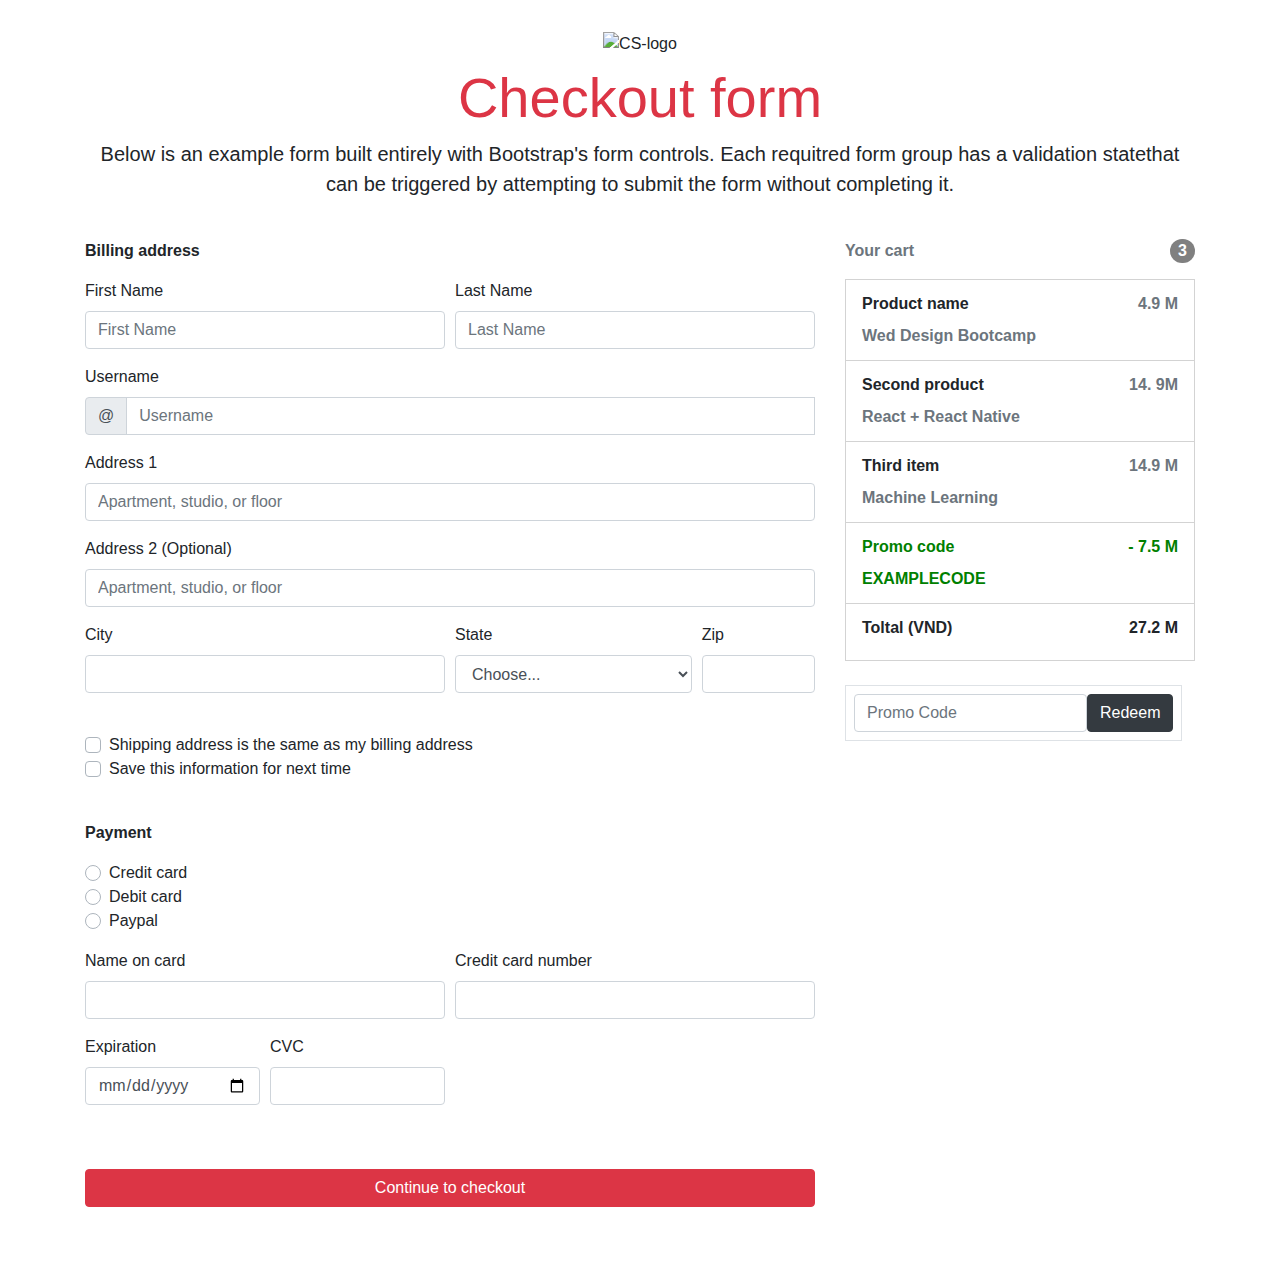
==== checkout.html @ 8bba79ed "first commit" ====
<!DOCTYPE html>
<html>

<head>
    <meta charset="UTF-8">
    <meta name="viewport" content="width=device-width, initial-scale=1, shrink-to-fit=no">
    <link rel="stylesheet" href="https://stackpath.bootstrapcdn.com/bootstrap/4.3.1/css/bootstrap.min.css"
        integrity="sha384-ggOyR0iXCbMQv3Xipma34MD+dH/1fQ784/j6cY/iJTQUOhcWr7x9JvoRxT2MZw1T" crossorigin="anonymous">
    <link rel="stylesheet" href="css/style.css">
    <link rel="shortcut icon" type="image/png" href="https://i.imgur.com/hViW80o.png">
    <title>Checkout Form</title>
</head>

<body>
    <script src="https://code.jquery.com/jquery-3.3.1.slim.min.js"
        integrity="sha384-q8i/X+965DzO0rT7abK41JStQIAqVgRVzpbzo5smXKp4YfRvH+8abtTE1Pi6jizo"
        crossorigin="anonymous"></script>
    <script src="https://cdnjs.cloudflare.com/ajax/libs/popper.js/1.14.7/umd/popper.min.js"
        integrity="sha384-UO2eT0CpHqdSJQ6hJty5KVphtPhzWj9WO1clHTMGa3JDZwrnQq4sF86dIHNDz0W1"
        crossorigin="anonymous"></script>
    <script src="https://stackpath.bootstrapcdn.com/bootstrap/4.3.1/js/bootstrap.min.js"
        integrity="sha384-JjSmVgyd0p3pXB1rRibZUAYoIIy6OrQ6VrjIEaFf/nJGzIxFDsf4x0xIM+B07jRM"
        crossorigin="anonymous"></script>
    <header>
        <div class="container text-center py-4 mx-auto">
            <img class="my-2" src="http://i.imgur.com/hViW80o.png" alt="CS-logo" />
            <h1 class="text-danger display-4 font-weight-normal">
                Checkout form
            </h1>
            <p class="lead">
                Below is an example form built entirely with Bootstrap's form controls. Each requitred form group has a
                validation statethat can be triggered by attempting to submit the form without completing it.
            </p>
        </div>
    </header>
    <section>
        <div class="container">
            <div class="row">
                <div class="col-6 col-md">
                    <form>
                        <label class="font-weight-bold pb-2">Billing address</label>
                        <div class="form-row">
                            <div class="form-group col-md-6">
                                <label for="validationCustom01">First Name</label>
                                <input type="text" class="form-control" id="validationCustom01"
                                    placeholder="First Name">
                            </div>
                            <div class="form-group col-md-6">
                                <label for="validationCustom02">Last Name</label>
                                <input type="password" class="form-control" id="validationCustom02"
                                    placeholder="Last Name">
                            </div>
                        </div>
                        <div class="form-group">
                            <label for="validationCustomUsername">Username</label>
                            <div class="input-group">
                                <div class="input-group-prepend">
                                    <span class="input-group-text" id="inputGroupPrepend">@</span>
                                </div>
                                <input type="text" class="form-control" id="validationCustomUsername"
                                    placeholder="Username" aria-describedby="inputGroupPrepend" required>
                                <div class="invalid-feedback">
                                    Please choose a username.
                                </div>
                            </div>
                        </div>
                        <div class="form-group">
                            <label for="inputAddress1">Address 1</label>
                            <input type="text" class="form-control" id="inputAddress1"
                                placeholder="Apartment, studio, or floor">
                        </div>
                        <div class="form-group">
                            <label for="inputAddress2">Address 2 (Optional)</label>
                            <input type="text" class="form-control" id="inputAddress2"
                                placeholder="Apartment, studio, or floor">
                        </div>
                        <div class="form-row">
                            <div class="form-group col-md-6">
                                <label for="inputCity">City</label>
                                <input type="text" class="form-control" id="inputCity">
                            </div>
                            <div class="form-group col-md-4">
                                <label for="inputState">State</label>
                                <select id="inputState" class="form-control">
                                    <option selected>Choose...</option>
                                    <option>...</option>
                                </select>
                            </div>
                            <div class="form-group col-md-2">
                                <label for="inputZip">Zip</label>
                                <input type="text" class="form-control" id="inputZip">
                            </div>
                        </div>
                        <div class="form-group py-4">
                            <div class="custom-control custom-checkbox">
                                <input type="checkbox" class="custom-control-input" id="customCheck1">
                                <label class="custom-control-label" for="customCheck1">Shipping address is the same as
                                    my billing address</label>
                            </div>
                            <div class="custom-control custom-checkbox ">
                                <input type="checkbox" class="custom-control-input" id="customCheck2">
                                <label class="custom-control-label" for="customCheck2">Save this information for next
                                    time</label>
                            </div>
                        </div>
                        <label class="font-weight-bold pb-2">Payment</label>
                        <div class="form-group">
                            <div class="custom-control custom-radio custom-control">
                                <input type="radio" id="customRadio1" name="customRadio" class="custom-control-input">
                                <label class="custom-control-label" for="customRadio1">Credit card</label>
                            </div>
                            <div class="custom-control custom-radio custom-control">
                                <input type="radio" id="customRadio2" name="customRadio" class="custom-control-input">
                                <label class="custom-control-label" for="customRadio2">Debit card</label>
                            </div>
                            <div class="custom-control custom-radio custom-control">
                                <input type="radio" id="customRadio3" name="customRadio" class="custom-control-input">
                                <label class="custom-control-label" for="customRadio3">Paypal</label>
                            </div>
                        </div>
                        <div class="form-row">
                            <div class="form-group col-md-6">
                                <label for="nameoncard">Name on card</label>
                                <input type="text" class="form-control" id="nameoncard">
                            </div>
                            <div class="form-group col-md-6">
                                <label for="cardnumber">Credit card number</label>
                                <input type="number" class="form-control" id="cardnumber">
                            </div>
                        </div>
                        <div class="form-row">
                            <div class="form-group col-md-3">
                                <label for="exp">Expiration</label>
                                <input type="date" class="form-control" id="exp">
                            </div>
                            <div class="form-group col-md-3">
                                <label for="cvc">CVC</label>
                                <input type="number" class="form-control" id="cvc">
                            </div>
                        </div>
                        <div class="form-group py-5">
                            <button type="submit" class="btn btn-danger btn-block">Continue to checkout</button>
                        </div>
                    </form>
                </div>
                <div class="col-4">
                    <div class="your-cart">
                        <span class="text-muted font-weight-bold">Your cart</span>
                        <span class="amount px-2">3</span>
                    </div>
                    <div class="cart-box">
                        <div class="cart">
                            <ul class="item">
                                <li>Product name</li>
                                <li class="text-muted">4.9 M</li>
                            </ul>
                            <p class="text-muted">Wed Design Bootcamp</p>
                        </div>
                        <div class="cart">
                            <ul class="item">
                                <li>Second product</li>
                                <li class="text-muted">14. 9M</li>
                            </ul>
                            <p class="text-muted">React + React Native</p>
                        </div>
                        <div class="cart">
                            <ul class="item">
                                <li>Third item</li>
                                <li class="text-muted">14.9 M</li>
                            </ul>
                            <p class="text-muted">Machine Learning</p>
                        </div>
                        <div class="promo">
                            <ul class="item">
                                <li>Promo code</li>
                                <li>- 7.5 M</li>
                            </ul>
                            <p>EXAMPLECODE</p>
                        </div>
                        <div class="final-cart">
                            <ul class="item">
                                <li>Toltal (VND)</li>
                                <li class="font-weight-bold">27.2 M</li>
                            </ul>
                        </div>
                    </div>
                    <form class="form-inline mt-4">
                        <div class="form-group border border-gray p-2">
                            <input type="text" class="form-control" id="promocode" placeholder="Promo Code">
                            <button type="submit" class="btn btn-dark">Redeem</button>
                        </div>
                    </form>
                </div>
            </div>
        </div>
    </section>
</body>

</html>
---- css/style.css ----
.box-shadow {
    box-shadow: 0.25rem .75rem rgba(0, 0, 0, .05);
}

.your-cart {
    display: flex;
    justify-content: space-between;
}

.amount {
    border-radius: 50px;
    border: none;
    background-color: gray;
    color: white;
    font-weight: bold;
}

.cart-box {
    border: 1px solid lightgray;
    margin-top: 1rem;
}

.cart-box * {
    font-weight: 600;
    line-height: 0rem;
}

.cart {
    padding: 0.5rem 1rem;
    border-bottom: 1px solid lightgray;
}

.item {
    display: flex;
    justify-content: space-between;
    list-style-type: none;
    padding: 1rem 0;
}

.promo {
    padding: 0.5rem 1rem;
    border-bottom: 1px solid lightgray;
    color: green;
}

.final-cart {
    padding: 0.5rem 1rem;
    padding-bottom: 0;
}
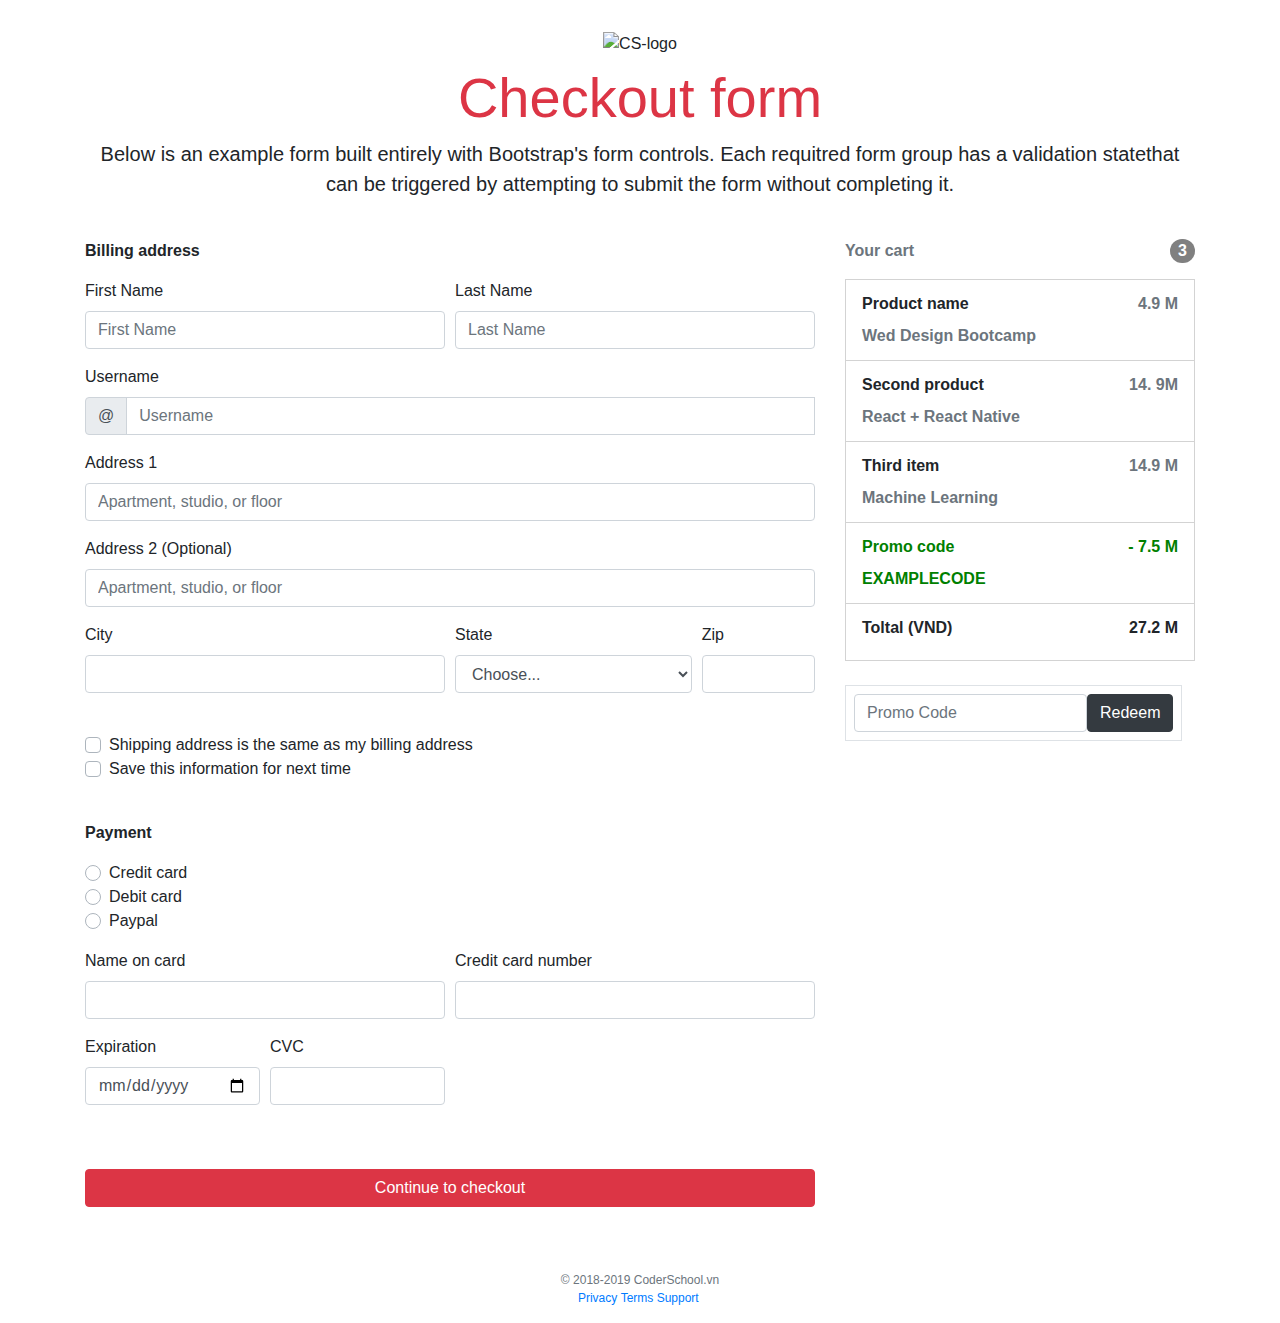
==== commit 11a16d01: "fixed" ====
--- a/checkout.html
+++ b/checkout.html
@@ -36,7 +36,7 @@
     <section>
         <div class="container">
             <div class="row">
-                <div class="col-6 col-md">
+                <div class="col-8">
                     <form>
                         <label class="font-weight-bold pb-2">Billing address</label>
                         <div class="form-row">
@@ -143,7 +143,7 @@
                         </div>
                     </form>
                 </div>
-                <div class="col-4">
+                <div class="col-4 col-md">
                     <div class="your-cart">
                         <span class="text-muted font-weight-bold">Your cart</span>
                         <span class="amount px-2">3</span>
@@ -194,6 +194,21 @@
             </div>
         </div>
     </section>
+    <footer>
+        <div class="container">
+            <div class="col col-md" style="font-size: 12px;">
+                <div class="text-muted">
+                    &copy; 2018-2019 CoderSchool.vn
+                </div>
+                <ul class="list-unstyled d-inline-flex">
+                    <li><a href="#">Privacy</a></li>&nbsp;
+                    <li><a href="#">Terms</a></li>&nbsp;
+                    <li><a href="#">Support</a></li>&nbsp;
+            </div>
+            </ul>
+        </div>
+        </div>
+    </footer>
 </body>
 
 </html>--- a/css/style.css
+++ b/css/style.css
@@ -47,3 +47,10 @@
     padding: 0.5rem 1rem;
     padding-bottom: 0;
 }
+
+footer {
+    text-align: center;
+}
+
+
+
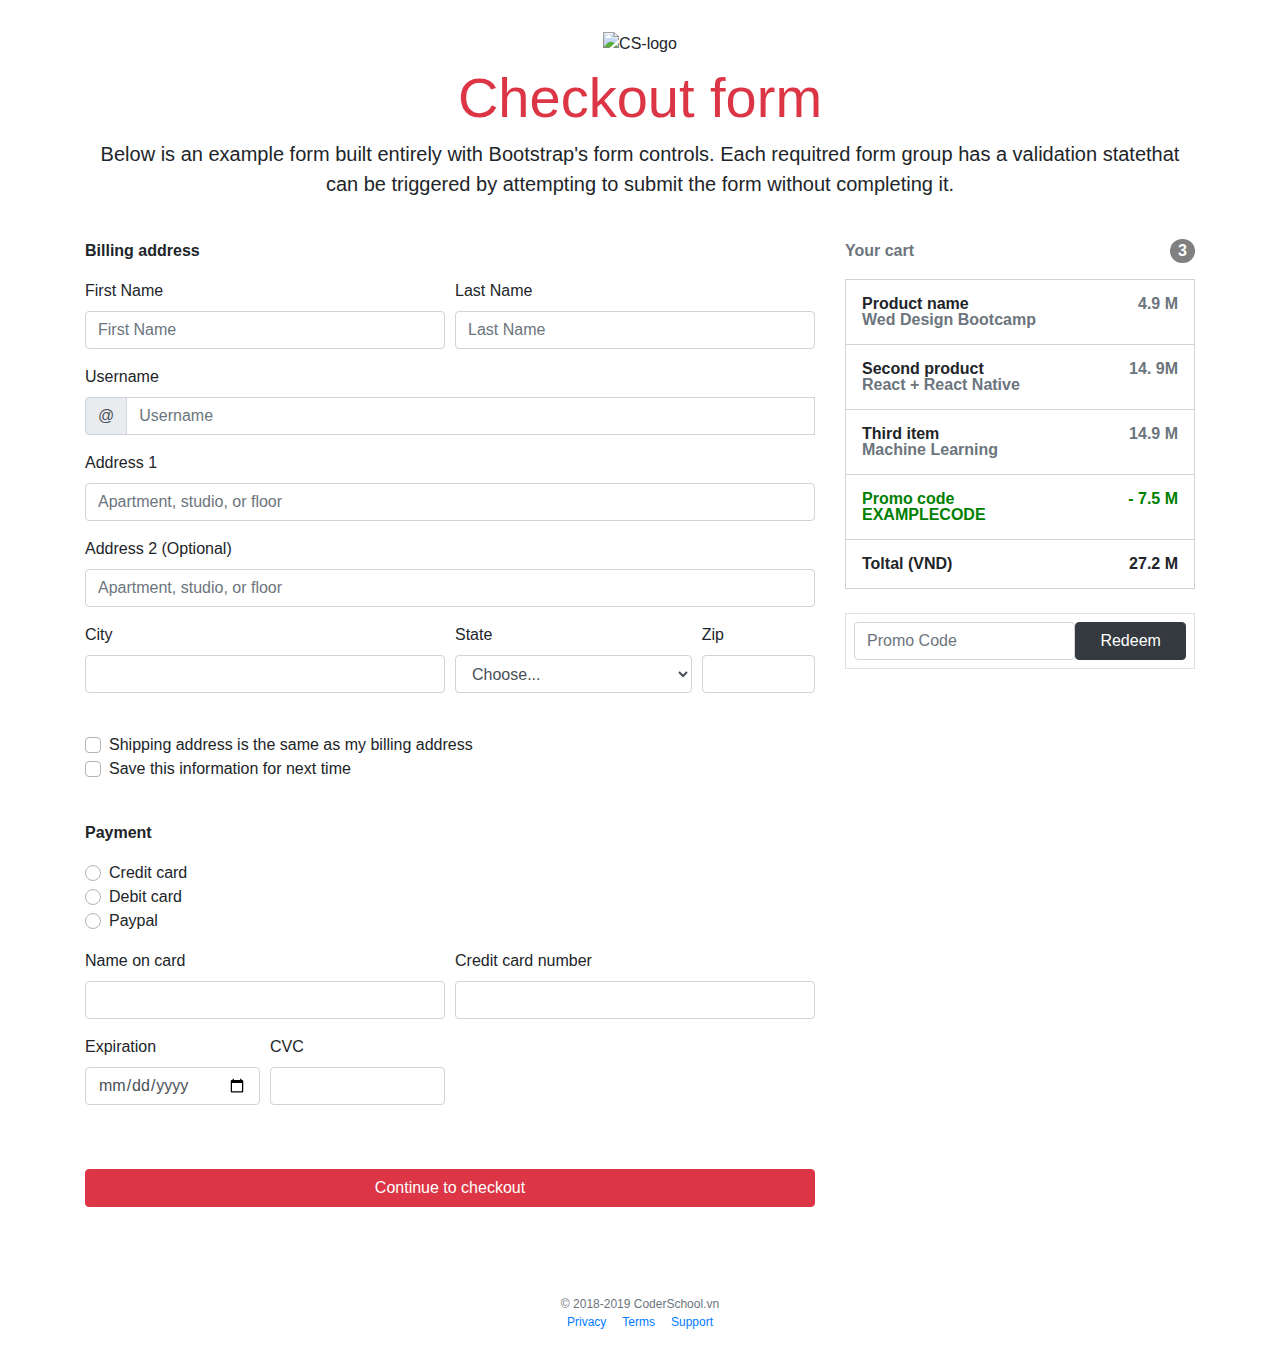
==== commit 66f27eab: "align final text" ====
--- a/checkout.html
+++ b/checkout.html
@@ -36,7 +36,7 @@
     <section>
         <div class="container">
             <div class="row">
-                <div class="col-8">
+                <div class="col-md-8">
                     <form>
                         <label class="font-weight-bold pb-2">Billing address</label>
                         <div class="form-row">
@@ -143,70 +143,71 @@
                         </div>
                     </form>
                 </div>
-                <div class="col-4 col-md">
+                <div class="col-md-4">
                     <div class="your-cart">
                         <span class="text-muted font-weight-bold">Your cart</span>
                         <span class="amount px-2">3</span>
                     </div>
-                    <div class="cart-box">
-                        <div class="cart">
-                            <ul class="item">
+                    <div class="cart-box mt-3">
+                        <div class="cart py-2 px-3">
+                            <ul class="item pt-3 px-0">
                                 <li>Product name</li>
                                 <li class="text-muted">4.9 M</li>
                             </ul>
                             <p class="text-muted">Wed Design Bootcamp</p>
                         </div>
-                        <div class="cart">
-                            <ul class="item">
+                        <div class="cart py-2 px-3">
+                            <ul class="item pt-3 px-0">
                                 <li>Second product</li>
                                 <li class="text-muted">14. 9M</li>
                             </ul>
                             <p class="text-muted">React + React Native</p>
                         </div>
-                        <div class="cart">
-                            <ul class="item">
+                        <div class="cart py-2 px-3">
+                            <ul class="item pt-3 px-0">
                                 <li>Third item</li>
                                 <li class="text-muted">14.9 M</li>
                             </ul>
                             <p class="text-muted">Machine Learning</p>
                         </div>
-                        <div class="promo">
-                            <ul class="item">
+                        <div class="promo py-2 px-3">
+                            <ul class="item pt-3 px-0">
                                 <li>Promo code</li>
                                 <li>- 7.5 M</li>
                             </ul>
                             <p>EXAMPLECODE</p>
                         </div>
-                        <div class="final-cart">
-                            <ul class="item">
+                        <div class="final-cart py-2 px-3">
+                            <ul class="item pt-3 px-0">
                                 <li>Toltal (VND)</li>
                                 <li class="font-weight-bold">27.2 M</li>
                             </ul>
                         </div>
                     </div>
-                    <form class="form-inline mt-4">
-                        <div class="form-group border border-gray p-2">
+                    <div class="form-row border border-gray p-2 mt-4 mx-0">
+                        <div class="col-sm-8 px-0">
                             <input type="text" class="form-control" id="promocode" placeholder="Promo Code">
-                            <button type="submit" class="btn btn-dark">Redeem</button>
-                        </div>
-                    </form>
+                        </div>
+                        <div class="col-sm-4 px-0">
+                            <button type="submit" class="btn btn-dark btn-block">Redeem</button>
+                        </div>
+                    </div>
                 </div>
             </div>
         </div>
     </section>
     <footer>
-        <div class="container">
-            <div class="col col-md" style="font-size: 12px;">
+        <div class="container mt-4">
+            <div class="col" style="font-size: 12px;">
                 <div class="text-muted">
                     &copy; 2018-2019 CoderSchool.vn
                 </div>
-                <ul class="list-unstyled d-inline-flex">
-                    <li><a href="#">Privacy</a></li>&nbsp;
-                    <li><a href="#">Terms</a></li>&nbsp;
-                    <li><a href="#">Support</a></li>&nbsp;
+                <ul class="list-unstyled d-inline-flex ">
+                    <li class="px-2"><a href="#">Privacy</a></li>
+                    <li class="px-2"><a href="#">Terms</a></li>
+                    <li class="px-2"><a href="#">Support</a></li>
+                </ul>
             </div>
-            </ul>
-        </div>
         </div>
     </footer>
 </body>
--- a/css/style.css
+++ b/css/style.css
@@ -17,7 +17,6 @@
 
 .cart-box {
     border: 1px solid lightgray;
-    margin-top: 1rem;
 }
 
 .cart-box * {
@@ -26,7 +25,6 @@
 }
 
 .cart {
-    padding: 0.5rem 1rem;
     border-bottom: 1px solid lightgray;
 }
 
@@ -34,23 +32,13 @@
     display: flex;
     justify-content: space-between;
     list-style-type: none;
-    padding: 1rem 0;
 }
 
 .promo {
-    padding: 0.5rem 1rem;
     border-bottom: 1px solid lightgray;
     color: green;
 }
 
-.final-cart {
-    padding: 0.5rem 1rem;
-    padding-bottom: 0;
-}
-
 footer {
     text-align: center;
-}
-
-
-
+}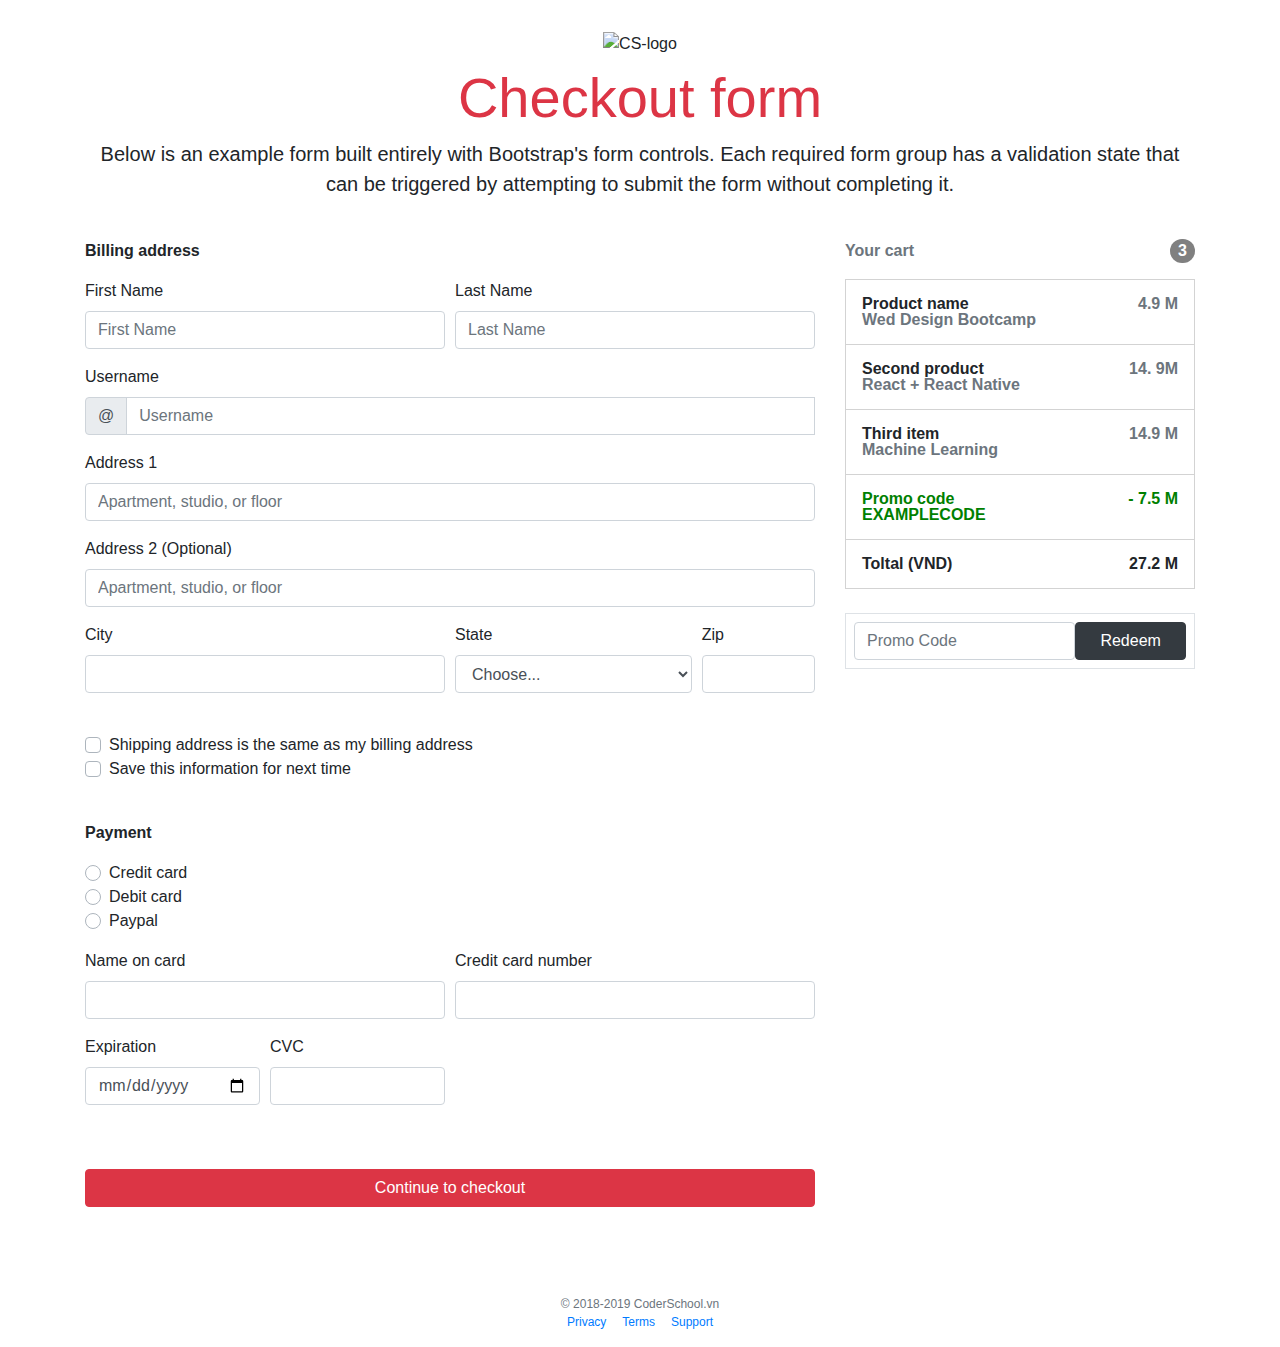
==== commit 3d32d1d9: "notfinal" ====
--- a/checkout.html
+++ b/checkout.html
@@ -28,8 +28,8 @@
                 Checkout form
             </h1>
             <p class="lead">
-                Below is an example form built entirely with Bootstrap's form controls. Each requitred form group has a
-                validation statethat can be triggered by attempting to submit the form without completing it.
+                Below is an example form built entirely with Bootstrap's form controls. Each required form group has a
+                validation state that can be triggered by attempting to submit the form without completing it.
             </p>
         </div>
     </header>
